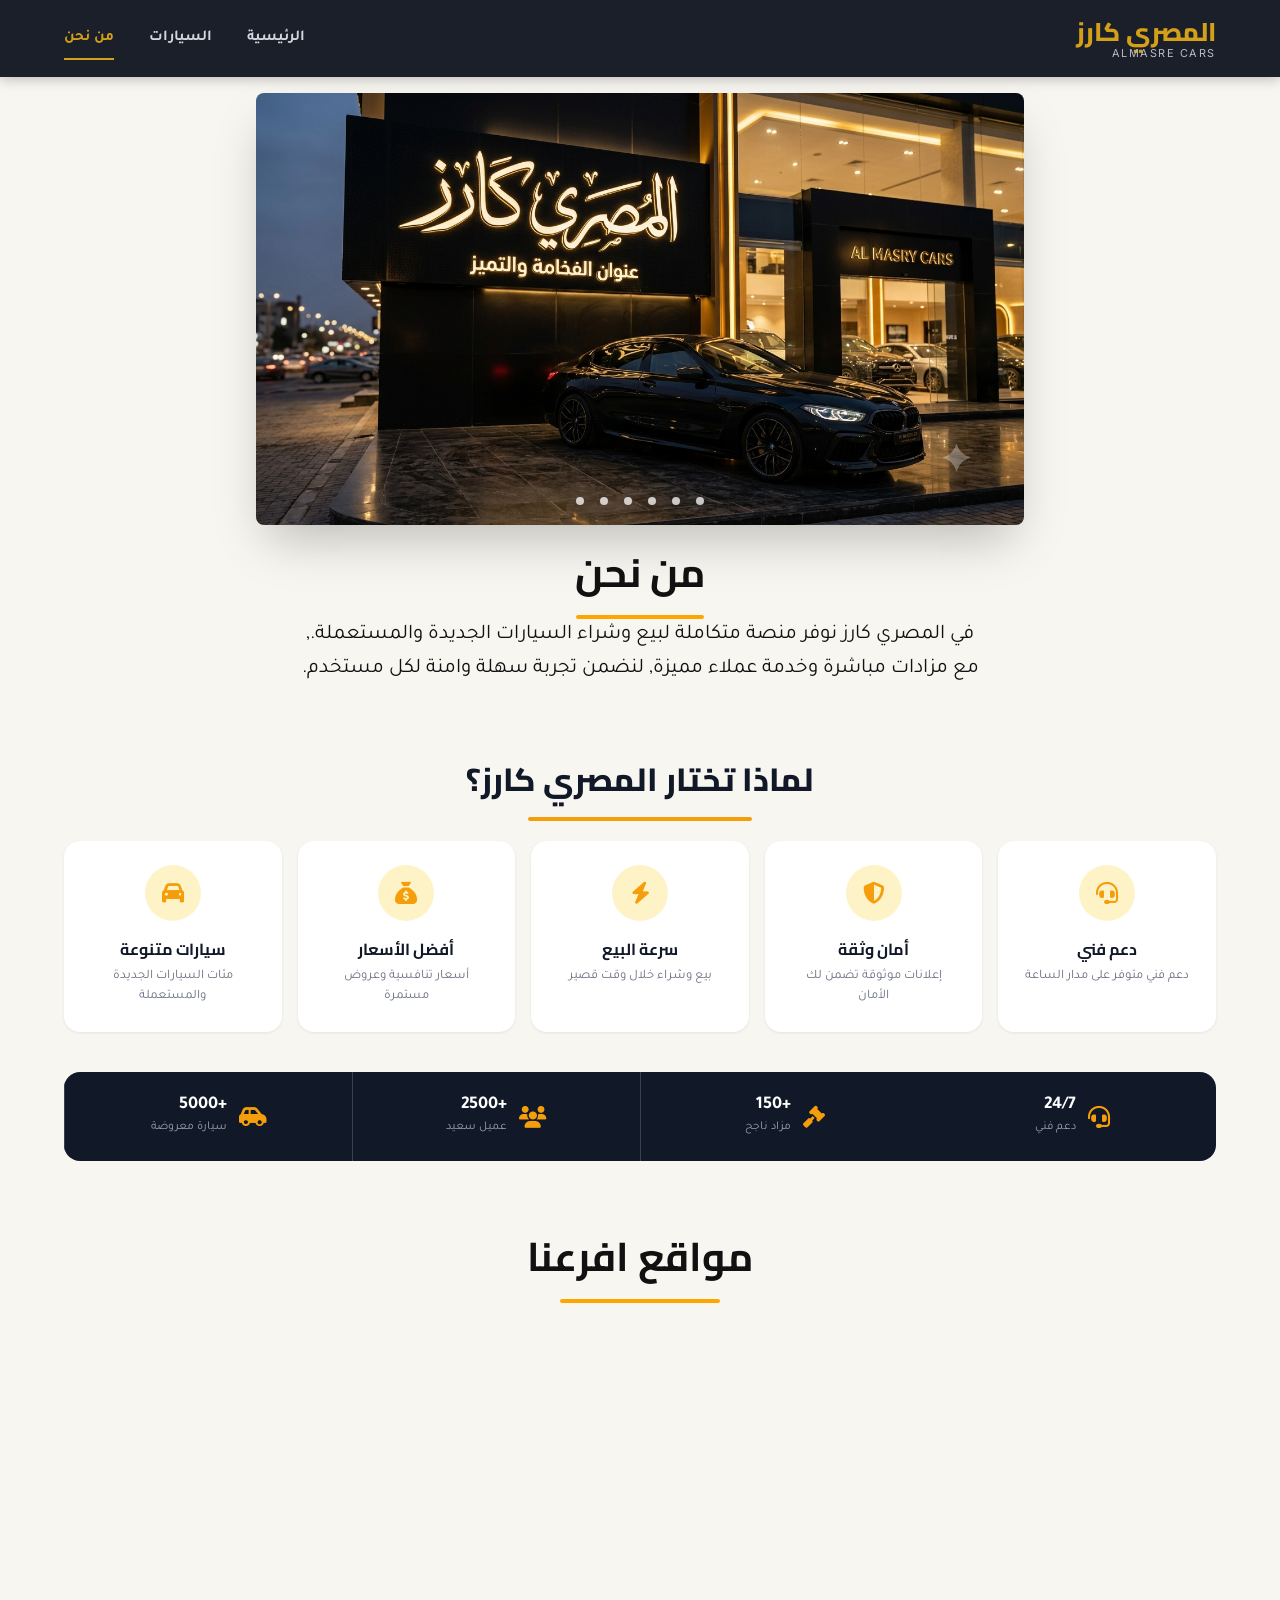
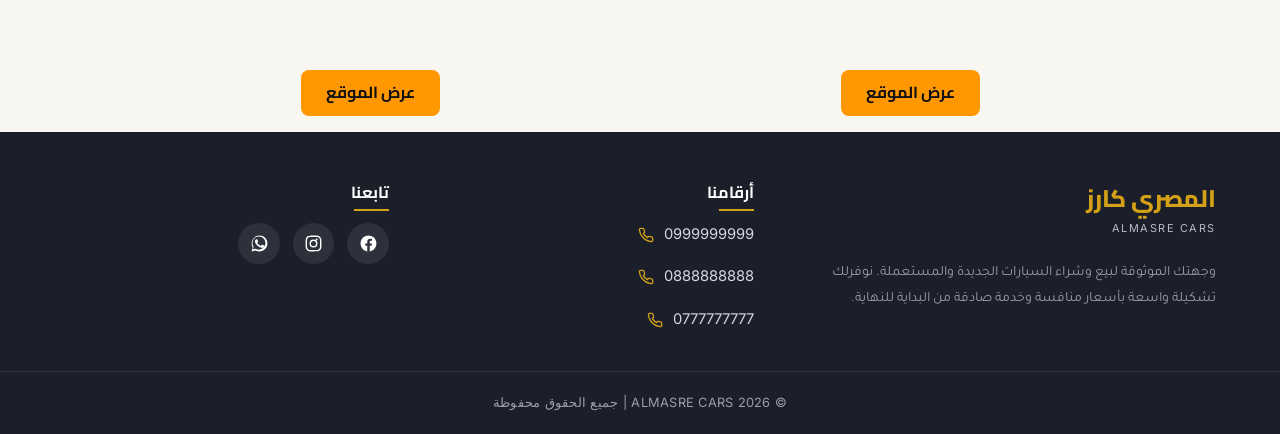
==== AboutUs.html @ b3e501c2 "Initial commit" ====
<!doctype html>
<html lang="ar" dir="rtl">
  <head>
    <meta charset="UTF-8" />
    <meta name="viewport" content="width=device-width, initial-scale=1.0" />
    <title>حولنا | المصري كارز</title>

    <link rel="preconnect" href="https://fonts.googleapis.com" />
    <link rel="preconnect" href="https://fonts.gstatic.com" crossorigin />
    <link
      href="https://fonts.googleapis.com/css2?family=Cairo:wght@600;700;800&family=Tajawal:wght@400;500;700&family=Inter:wght@500;600&display=swap"
      rel="stylesheet"
    />

    <link rel="stylesheet" href="css/aboutus.css" />
    <link rel="stylesheet" href="css/common.css" />
    <link
      rel="stylesheet"
      href="https://cdnjs.cloudflare.com/ajax/libs/font-awesome/6.5.2/css/all.min.css"
      crossorigin="anonymous"
      referrerpolicy="no-referrer"
    />
  </head>

  <body>
    <!-- Header -->
    <header class="site-header">
      <div class="logo">
        <strong>المصري كارز</strong>
        <span>AlMasre Cars</span>
      </div>
      <nav class="nav-links" id="navLinks">
        <a href="index.html">الرئيسية</a>
        <a href="Cars.html">السيارات</a>
        <a href="#" aria-current="page">من نحن</a>
      </nav>
      <button
        class="nav-toggle"
        id="navToggle"
        aria-label="فتح القائمة"
        aria-expanded="false"
        aria-controls="navLinks"
      >
        <span></span><span></span><span></span>
      </button>
    </header>

    <main>
      <section class="image-slider">
        <div class="slider-wrapper">
          <div class="slider">
            <img
              id="slider-1"
              src="./images/img1.png"
              alt="Photos for website"
            />
            <img
              id="slider-2"
              src="./images/img2.png"
              alt="Photos for website"
            />
            <img
              id="slider-3"
              src="./images/img3.png"
              alt="Photos for website"
            />
            <img
              id="slider-4"
              src="./images/img4.png"
              alt="Photos for website"
            />
            <img
              id="slider-5"
              src="./images/img5.png"
              alt="Photos for website"
            />
            <img
              id="slider-6"
              src="./images/img6.png"
              alt="Photos for website"
            />
          </div>
          <div class="slider-nav">
            <a href="#slider-1"></a>
            <a href="#slider-2"></a>
            <a href="#slider-3"></a>
            <a href="#slider-4"></a>
            <a href="#slider-5"></a>
            <a href="#slider-6"></a>
          </div>
        </div>
      </section>

      <div class="who-r-we">
        <h1 class="who-r-we-header">من نحن</h1>
        <p class="who-r-we-paragraph">
          في المصري كارز نوفر منصة متكاملة لبيع وشراء السيارات الجديدة
          والمستعملة.,<br />
          مع مزادات مباشرة وخدمة عملاء مميزة, لنضمن تجربة سهلة وامنة لكل مستخدم.
        </p>
      </div>
    </main>

    <section class="why-section">
      <div class="section-title">
        <h2>لماذا تختار المصري كارز؟</h2>
        <span></span>
      </div>

      <div class="features-grid">
        <div class="feature-card">
          <div class="icon"><i class="fa-solid fa-headset"></i></div>
          <h3>دعم فني</h3>
          <p>دعم فني متوفر على مدار الساعة</p>
        </div>

        <div class="feature-card">
          <div class="icon"><i class="fa-solid fa-shield-halved"></i></div>
          <h3>أمان وثقة</h3>
          <p>إعلانات موثوقة تضمن لك الأمان</p>
        </div>

        <div class="feature-card">
          <div class="icon"><i class="fa-solid fa-bolt"></i></div>
          <h3>سرعة البيع</h3>
          <p>بيع وشراء خلال وقت قصير</p>
        </div>

        <div class="feature-card">
          <div class="icon"><i class="fa-solid fa-sack-dollar"></i></div>
          <h3>أفضل الأسعار</h3>
          <p>أسعار تنافسية وعروض مستمرة</p>
        </div>

        <div class="feature-card full-width-mobile">
          <div class="icon"><i class="fa-solid fa-car"></i></div>
          <h3>سيارات متنوعة</h3>
          <p>مئات السيارات الجديدة والمستعملة</p>
        </div>
      </div>

      <div class="stats-bar">
        <div class="stats-grid">
          <div class="stat-item">
            <i class="fa-solid fa-headset"></i>
            <div class="stat-text">
              <p class="stat-number">24/7</p>
              <p class="stat-label">دعم فني</p>
            </div>
          </div>

          <div class="stat-item">
            <i class="fa-solid fa-gavel"></i>
            <div class="stat-text">
              <p class="stat-number">+150</p>
              <p class="stat-label">مزاد ناجح</p>
            </div>
          </div>

          <div class="stat-item">
            <i class="fa-solid fa-users"></i>
            <div class="stat-text">
              <p class="stat-number">+2500</p>
              <p class="stat-label">عميل سعيد</p>
            </div>
          </div>

          <div class="stat-item">
            <i class="fa-solid fa-car-side"></i>
            <div class="stat-text">
              <p class="stat-number">+5000</p>
              <p class="stat-label">سيارة معروضة</p>
            </div>
          </div>
        </div>
      </div>
    </section>

    <h1 class="our-location-header">مواقع افرعنا</h1>
    <section class="locations">
      <div class="location-card">
        <iframe
          src="https://www.google.com/maps/embed?pb=!1m18!1m12!1m3!1d1639.5248590002473!2d36.73571269568733!3d34.729141146648296!2m3!1f0!2f0!3f0!3m2!1i1024!2i768!4f13.1!3m3!1m2!1s0x15230f0066227711%3A0xd687bfe2633bccb1!2z2YXYudix2LYg2KfZhNmF2LXYsdmKINmD2KfYsdiy!5e0!3m2!1sar!2s!4v1785000651382!5m2!1sar!2s"
          width="600"
          height="450"
          style="border: 0"
          allowfullscreen=""
          loading="lazy"
          referrerpolicy="strict-origin-when-cross-origin"
          width="100%"
          height="300"
          style="border: 0"
          allowfullscreen=""
          loading="lazy"
        >
        </iframe>

        <a
          href="https://maps.app.goo.gl/BCZbhtD4tY2Xueap6"
          target="_blank"
          class="map-btn"
        >
          عرض الموقع
        </a>
      </div>

      <div class="location-card">
        <iframe
          src="https://www.google.com/maps/embed?pb=!1m18!1m12!1m3!1d1376.338018225653!2d35.91965229829903!3d34.86874036940382!2m3!1f0!2f0!3f0!3m2!1i1024!2i768!4f13.1!3m3!1m2!1s0x1523d5ab9cd068cd%3A0x8f0d2e8995092915!2z2LTYsdmD2Kkg2LrZiNmE2K_ZhiDYp9mI2YrZhCDZhNmE2LLZitmI2Ko!5e0!3m2!1sar!2s!4v1785004127356!5m2!1sar!2s"
          width="600"
          height="450"
          style="border: 0"
          allowfullscreen=""
          loading="lazy"
          referrerpolicy="strict-origin-when-cross-origin"
          width="100%"
          height="300"
          style="border: 0"
          allowfullscreen=""
          loading="lazy"
        >
        </iframe>

        <a
          href="https://maps.app.goo.gl/vHT41QoLCnNtxEF2A"
          target="_blank"
          class="map-btn"
        >
          عرض الموقع
        </a>
      </div>
    </section>

    <footer class="site-footer">
      <div class="footer-inner">
        <div class="footer-brand">
          <strong>المصري كارز</strong>
          <span>AlMasre Cars</span>
          <p>
            وجهتك الموثوقة لبيع وشراء السيارات الجديدة والمستعملة. نوفرلك تشكيلة
            واسعة بأسعار منافسة وخدمة صادقة من البداية للنهاية.
          </p>
        </div>

        <div class="footer-col">
          <h4>أرقامنا</h4>
          <ul class="footer-phones">
            <li>
              <a href="tel:0999999999">
                <svg
                  viewBox="0 0 24 24"
                  stroke-width="2"
                  fill="none"
                  stroke="currentColor"
                >
                  <path
                    d="M22 16.92v3a2 2 0 0 1-2.18 2 19.79 19.79 0 0 1-8.63-3.07 19.5 19.5 0 0 1-6-6 19.79 19.79 0 0 1-3.07-8.67A2 2 0 0 1 4.11 2h3a2 2 0 0 1 2 1.72c.127.96.361 1.903.7 2.81a2 2 0 0 1-.45 2.11L8.09 9.91a16 16 0 0 0 6 6l1.27-1.27a2 2 0 0 1 2.11-.45c.907.339 1.85.573 2.81.7A2 2 0 0 1 22 16.92Z"
                  ></path>
                </svg>
                0999999999
              </a>
            </li>
            <li>
              <a href="tel:0888888888">
                <svg
                  viewBox="0 0 24 24"
                  stroke-width="2"
                  fill="none"
                  stroke="currentColor"
                >
                  <path
                    d="M22 16.92v3a2 2 0 0 1-2.18 2 19.79 19.79 0 0 1-8.63-3.07 19.5 19.5 0 0 1-6-6 19.79 19.79 0 0 1-3.07-8.67A2 2 0 0 1 4.11 2h3a2 2 0 0 1 2 1.72c.127.96.361 1.903.7 2.81a2 2 0 0 1-.45 2.11L8.09 9.91a16 16 0 0 0 6 6l1.27-1.27a2 2 0 0 1 2.11-.45c.907.339 1.85.573 2.81.7A2 2 0 0 1 22 16.92Z"
                  ></path>
                </svg>
                0888888888
              </a>
            </li>
            <li>
              <a href="tel:0777777777">
                <svg
                  viewBox="0 0 24 24"
                  stroke-width="2"
                  fill="none"
                  stroke="currentColor"
                >
                  <path
                    d="M22 16.92v3a2 2 0 0 1-2.18 2 19.79 19.79 0 0 1-8.63-3.07 19.5 19.5 0 0 1-6-6 19.79 19.79 0 0 1-3.07-8.67A2 2 0 0 1 4.11 2h3a2 2 0 0 1 2 1.72c.127.96.361 1.903.7 2.81a2 2 0 0 1-.45 2.11L8.09 9.91a16 16 0 0 0 6 6l1.27-1.27a2 2 0 0 1 2.11-.45c.907.339 1.85.573 2.81.7A2 2 0 0 1 22 16.92Z"
                  ></path>
                </svg>
                0777777777
              </a>
            </li>
          </ul>
        </div>

        <div class="footer-col">
          <h4>تابعنا</h4>
          <div class="footer-socials">
            <a
              class="social-btn facebook"
              href="https://www.facebook.com/share/1HFxrRnPoR/"
              target="_blank"
              rel="noopener noreferrer"
              aria-label="صفحتنا على فيسبوك"
            >
              <svg viewBox="0 0 24 24">
                <path
                  d="M22 12.06C22 6.5 17.52 2 12 2S2 6.5 2 12.06c0 5 3.66 9.14 8.44 9.94v-7.03H7.9v-2.91h2.54V9.85c0-2.51 1.49-3.9 3.77-3.9 1.09 0 2.24.2 2.24.2v2.47h-1.26c-1.24 0-1.63.78-1.63 1.57v1.88h2.78l-.44 2.91h-2.34V22c4.78-.8 8.44-4.94 8.44-9.94Z"
                ></path>
              </svg>
            </a>
            <a
              class="social-btn instagram"
              href="https://www.instagram.com/almasre_cars1?igsh=eW95MzhqOXViam92"
              target="_blank"
              rel="noopener noreferrer"
              aria-label="صفحتنا على انستغرام"
            >
              <svg viewBox="0 0 24 24">
                <path
                  d="M12 2c-2.72 0-3.06.01-4.12.06-1.06.05-1.79.22-2.43.47-.66.26-1.22.6-1.77 1.16-.56.55-.9 1.11-1.16 1.77-.25.64-.42 1.37-.47 2.43C2.01 8.94 2 9.28 2 12s.01 3.06.06 4.12c.05 1.06.22 1.79.47 2.43.26.66.6 1.22 1.16 1.77.55.56 1.11.9 1.77 1.16.64.25 1.37.42 2.43.47C8.94 21.99 9.28 22 12 22s3.06-.01 4.12-.06c1.06-.05 1.79-.22 2.43-.47.66-.26 1.22-.6 1.77-1.16.56-.55.9-1.11 1.16-1.77.25-.64.42-1.37.47-2.43.05-1.06.06-1.4.06-4.12s-.01-3.06-.06-4.12c-.05-1.06-.22-1.79-.47-2.43a4.9 4.9 0 0 0-1.16-1.77 4.9 4.9 0 0 0-1.77-1.16c-.64-.25-1.37-.42-2.43-.47C15.06 2.01 14.72 2 12 2Zm0 1.8c2.67 0 2.99.01 4.04.06.98.04 1.5.21 1.86.35.47.18.8.4 1.15.75.35.35.57.68.75 1.15.14.36.31.88.35 1.86.05 1.05.06 1.37.06 4.04s-.01 2.99-.06 4.04c-.04.98-.21 1.5-.35 1.86-.18.47-.4.8-.75 1.15-.35.35-.68.57-1.15.75-.36.14-.88.31-1.86.35-1.05.05-1.37.06-4.04.06s-2.99-.01-4.04-.06c-.98-.04-1.5-.21-1.86-.35a3.1 3.1 0 0 1-1.15-.75 3.1 3.1 0 0 1-.75-1.15c-.14-.36-.31-.88-.35-1.86C3.81 14.99 3.8 14.67 3.8 12s.01-2.99.06-4.04c.04-.98.21-1.5.35-1.86.18-.47.4-.8.75-1.15.35-.35.68-.57 1.15-.75.36-.14.88-.31 1.86-.35C9.01 3.81 9.33 3.8 12 3.8Zm0 3.2a5 5 0 1 0 0 10 5 5 0 0 0 0-10Zm0 8.25a3.25 3.25 0 1 1 0-6.5 3.25 3.25 0 0 1 0 6.5Zm5.2-8.45a1.17 1.17 0 1 1-2.34 0 1.17 1.17 0 0 1 2.34 0Z"
                ></path>
              </svg>
            </a>
            <a
              class="social-btn whatsapp"
              href="https://whatsapp.com/channel/0029Vb72TVJ9mrGWmtcDu41w"
              target="_blank"
              rel="noopener noreferrer"
              aria-label="مجموعتنا على واتساب"
            >
              <svg viewBox="0 0 24 24">
                <path
                  d="M17.47 14.38c-.29-.15-1.72-.85-1.98-.94-.27-.1-.46-.15-.66.14-.2.3-.75.94-.92 1.13-.17.2-.34.22-.63.08-.29-.15-1.22-.45-2.33-1.44-.86-.77-1.44-1.72-1.61-2.01-.17-.29-.02-.45.13-.6.13-.13.29-.34.44-.51.15-.17.2-.29.29-.49.1-.2.05-.37-.02-.51-.08-.15-.66-1.59-.9-2.18-.24-.57-.48-.5-.66-.51-.17-.01-.36-.01-.56-.01-.2 0-.51.07-.78.37-.27.3-1.02 1-1.02 2.43 0 1.43 1.04 2.82 1.19 3.01.15.2 2.05 3.13 4.97 4.39.69.3 1.24.48 1.66.61.7.22 1.34.19 1.84.12.56-.08 1.72-.7 1.97-1.38.24-.68.24-1.26.17-1.38-.07-.12-.27-.2-.56-.34Z"
                ></path>
                <path
                  d="M12.04 2C6.54 2 2.05 6.48 2.05 12c0 1.87.51 3.63 1.4 5.13L2 22l4.99-1.31A9.95 9.95 0 0 0 12.04 22C17.54 22 22 17.52 22 12S17.54 2 12.04 2Zm0 18.1c-1.72 0-3.32-.5-4.66-1.36l-.33-.2-3.37.88.9-3.28-.22-.34a8.09 8.09 0 0 1-1.28-4.4c0-4.5 3.66-8.16 8.19-8.16 4.53 0 8.19 3.66 8.19 8.16 0 4.5-3.66 8.16-8.19 8.16Z"
                ></path>
              </svg>
            </a>
          </div>
        </div>
      </div>

      <div class="footer-bottom">© 2026 ALMASRE CARS | جميع الحقوق محفوظة</div>
    </footer>
    <script>
      /* ============================================
         0) قائمة الموبايل (Hamburger)
      ============================================ */
      const navToggle = document.getElementById("navToggle");
      const navLinks = document.getElementById("navLinks");

      navToggle.addEventListener("click", () => {
        const isOpen = navLinks.classList.toggle("open");
        navToggle.classList.toggle("open", isOpen);
        navToggle.setAttribute("aria-expanded", isOpen);
      });

      // إغلاق القائمة تلقائياً لما تختار رابط (تجربة أفضل عالموبايل)
      navLinks.querySelectorAll("a").forEach((link) => {
        link.addEventListener("click", () => {
          navLinks.classList.remove("open");
          navToggle.classList.remove("open");
          navToggle.setAttribute("aria-expanded", "false");
        });
      });

      const slider = document.querySelector(".slider");
      const slides = document.querySelectorAll(".slider img");

      let currentSlide = 0;

      setInterval(() => {
        currentSlide++;

        if (currentSlide >= slides.length) {
          currentSlide = 0;
        }

        slider.scrollTo({
          left: slides[currentSlide].offsetLeft,
          behavior: "smooth",
        });
      }, 5000); // كل 5 ثواني
    </script>
  </body>
</html>
---- css/aboutus.css ----
:root {
  --navy: #1b1f2a;
  --navy-light: #262b3a;
  --gold: #d4a017;
  --gold-soft: #f0c74e;
  --cream: #f8f6f1;
  --ink: #1e2128;
  --slate: #6b7280;
  --white: #ffffff;
  --line: #e7e3da;
  --radius: 16px;
  --shadow: 0 10px 30px rgba(27, 31, 42, 0.08);
  --shadow-hover: 0 20px 40px rgba(27, 31, 42, 0.16);
}

body {
  background-attachment: fixed !important;
  font-family: "Tajawal", sans-serif;
  background: var(--cream);
  color: var(--ink);
  line-height: 1.6;
}

* {
  margin: 0;
  padding: 0;
  box-sizing: border-box;
}

.who-r-we-header {
  font-family: "Cairo", sans-serif;
  position: relative;
  text-align: center;
  font-size: clamp(1.7rem, 6vw, 2.5rem);
  color: #111;
}

.who-r-we-header::after {
  content: "";
  display: block;
  width: 8rem; /* طول الخط */
  height: 4px; /* سماكة الخط */
  background-color: orange;
  margin: 10px auto 0; /* يخليه بالنص وتحت العنوان */
  border-radius: 5px;
}

.who-r-we-paragraph {
  font-family: "Tajawal", sans-serif;
  position: relative;
  text-align: center;
  font-size: 1.3rem;
  color: #111;
  margin-bottom: 4rem;
}

.why-we-header {
  font-family: "Cairo", sans-serif;
  position: relative;
  text-align: center;
  font-size: clamp(1.7rem, 6vw, 2.5rem);
  color: #111;
}

.why-we-header::after {
  content: "";
  display: block;
  width: 6rem; /* طول الخط */
  height: 4px; /* سماكة الخط */
  background-color: orange;
  margin: 10px auto 0; /* يخليه بالنص وتحت العنوان */
  border-radius: 5px;
}

.image-slider {
  padding: 1rem;
}

.slider-wrapper {
  position: relative;
  max-width: 48rem;
  margin: 0 auto;
}

.slider {
  display: flex;
  aspect-ratio: 16 / 9;
  overflow-x: auto;
  scroll-snap-type: x mandatory;
  scroll-behavior: smooth;
  box-shadow: 0 1.5rem 3rem -0.75rem hsla(0, 0%, 0%, 0.25);
  border-radius: 0.5rem;
  scrollbar-width: none;
  -ms-overflow-style: none;
}

.slider img {
  flex: 1 0 100%;
  scroll-snap-align: start;
  object-fit: cover;
}

.slider-nav {
  display: flex;
  column-gap: 1rem;
  position: absolute;
  bottom: 1.25rem;
  left: 50%;
  transform: translateX(-50%);
  z-index: 1;
}

.slider-nav a {
  width: 0.5rem;
  height: 0.5rem;
  border-radius: 50%;
  background-color: #fff;
  opacity: 0.75;
  transition: opacity ease 250ms;
}

.slider-nav a:hover {
  opacity: 1;
}

/* ============ الحاوية العامة للسكشن ============ */

.why-section {
  padding: 64px 16px;
}

.why-section .section-title {
  text-align: center;
  margin-bottom: 20px;
  margin-top: -60px;
}

.why-section .section-title h2 {
  font-size: 32px;
  font-weight: 800;
  color: #111827;
}

.why-section .section-title span {
  display: block;
  width: 14rem;
  height: 4px;
  background-color: #f59e0b;
  margin: 12px auto 0;
  border-radius: 4px;
}

/* ============ كروت المميزات ============ */
.features-grid {
  max-width: 1152px;
  margin: 0 auto 40px;
  display: grid;
  grid-template-columns: repeat(2, 1fr);
  gap: 16px;
}

.feature-card {
  background-color: #fff;
  border-radius: 16px;
  box-shadow: 0 1px 3px rgba(0, 0, 0, 0.08);
  padding: 24px;
  text-align: center;
  display: flex;
  flex-direction: column;
  align-items: center;
  transition: box-shadow 0.2s ease;
}

.feature-card:hover {
  box-shadow: 0 4px 12px rgba(0, 0, 0, 0.12);
}

.feature-card .icon {
  width: 56px;
  height: 56px;
  border-radius: 50%;
  background-color: #fef3c7;
  color: #f59e0b;
  font-size: 22px;
  display: flex;
  align-items: center;
  justify-content: center;
  margin-bottom: 16px;
}

.feature-card h3 {
  font-size: 16px;
  font-weight: 700;
  color: #111827;
  margin-bottom: 4px;
}

.feature-card p {
  font-size: 13px;
  color: #6b7280;
}

.feature-card.full-width-mobile {
  grid-column: span 2;
}

/* ============ شريط الإحصائيات ============ */

.stats-bar {
  max-width: 1152px;
  margin: 0 auto;
  background-color: #111827;
  border-radius: 16px;
  overflow: hidden;
}

.stats-grid {
  display: grid;
  grid-template-columns: repeat(2, 1fr);
}

.stat-item {
  display: flex;
  align-items: center;
  justify-content: center;
  gap: 12px;
  padding: 24px 16px;
  border-bottom: 1px solid #374151;

  i {
    color: #f59e0b;
    font-size: 22px;
  }

  .stat-text {
    color: #fff;
    text-align: right;
  }

  .stat-number {
    font-size: 18px;
    font-weight: 700;
    line-height: 1;
  }

  .stat-label {
    font-size: 12px;
    color: #9ca3af;
    margin-top: 4px;
  }
}

/* ============ Responsive: تابلت (768px فما فوق) ============ */
@media (min-width: 768px) {
  .features-grid {
    grid-template-columns: repeat(3, 1fr);
  }

  .feature-card.full-width-mobile {
    grid-column: span 1;
  }

  .stats-grid {
    grid-template-columns: repeat(4, 1fr);
  }

  .stat-item {
    border-bottom: none;
    border-left: 1px solid #374151;
  }

  .stat-item:first-child {
    border-left: none;
  }
}

/* ============ Responsive: ديسكتوب (1024px فما فوق) ============ */
@media (min-width: 1024px) {
  .features-grid {
    grid-template-columns: repeat(5, 1fr);
  }
}

.our-location-header {
  position: relative;
  text-align: center;
  font-size: clamp(1.7rem, 6vw, 2.5rem);
  color: #111;
}

.our-location-header::after {
  content: "";
  display: block;
  width: 10rem; /* طول الخط */
  height: 4px; /* سماكة الخط */
  background-color: orange;
  margin: 10px auto 0; /* يخليه بالنص وتحت العنوان */
  border-radius: 5px;
}

.locations {
  display: flex;
  justify-content: center;
  gap: 40px;
  flex-wrap: wrap; /* حتى ينزلوا تحت بعض بالموبايل */
  margin-top: 40px;
}

.location-card {
  width: 100%;
  max-width: 500px;
  text-align: center;
}

.location-card iframe {
  width: 100%;
  height: 300px;
  border-radius: 10px;
}

.map-btn {
  margin-bottom: 1rem;
  display: inline-block;
  margin-top: 15px;
  padding: 10px 25px;
  background: #ff9800;
  color: #111;
  text-decoration: none;
  border-radius: 8px;
  transition: 0.3s;
  font-family: "Cairo";
  font-weight: bold;
}

.map-btn:hover {
  background: #e68900;
}

/* Footer */

.site-footer {
  background: var(--navy);
  color: #b9bcc4;
}

.footer-inner {
  max-width: 1400px;
  margin: 0 auto;
  padding: 3rem 5% 2rem;
  display: grid;
  grid-template-columns: 1.3fr 1fr 1fr;
  gap: 2.5rem;
}

.footer-brand strong {
  font-family: "Cairo", sans-serif;
  font-size: 1.5rem;
  font-weight: 800;
  color: var(--gold);
  display: block;
}

.footer-brand > span {
  font-family: "Inter", sans-serif;
  font-size: 0.68rem;
  letter-spacing: 0.14em;
  color: #b9bcc4;
  text-transform: uppercase;
}

.footer-brand p {
  margin-top: 1rem;
  font-size: 0.88rem;
  line-height: 1.9;
  color: #9a9dab;
  max-width: 26rem;
}

.footer-col h4 {
  font-family: "Cairo", sans-serif;
  color: var(--white);
  font-size: 1rem;
  margin-bottom: 1.1rem;
  position: relative;
  display: inline-block;
}

.footer-col h4::after {
  content: "";
  position: absolute;
  bottom: -6px;
  right: 0;
  width: 2.2rem;
  height: 2px;
  background: var(--gold);
}

.footer-phones {
  list-style: none;
  display: flex;
  flex-direction: column;
  gap: 0.7rem;
}

.footer-phones a {
  display: inline-flex;
  align-items: center;
  gap: 0.6rem;
  font-family: "Inter", sans-serif;
  font-size: 0.92rem;
  color: #d5d7de;
  transition:
    color 0.2s ease,
    transform 0.2s ease;
  direction: ltr;
}

.footer-phones a svg {
  width: 16px;
  height: 16px;
  stroke: var(--gold);
  flex-shrink: 0;
}

.footer-phones a:hover {
  color: var(--gold-soft);
  transform: translateX(4px);
}

.footer-socials {
  display: flex;
  gap: 0.8rem;
}

.social-btn {
  width: 2.6rem;
  height: 2.6rem;
  border-radius: 50%;
  display: flex;
  align-items: center;
  justify-content: center;
  background: rgba(255, 255, 255, 0.08);
  transition:
    transform 0.25s ease,
    background 0.25s ease,
    box-shadow 0.25s ease;
}

.social-btn svg {
  width: 19px;
  height: 19px;
  fill: var(--white);
}

.social-btn:hover {
  transform: translateY(-4px) scale(1.08);
}

.social-btn.facebook:hover {
  background: #1877f2;
  box-shadow: 0 8px 18px rgba(24, 119, 242, 0.4);
}

.social-btn.instagram:hover {
  background: radial-gradient(
    circle at 30% 110%,
    #fdf497 0%,
    #fd5949 45%,
    #d6249f 60%,
    #285aeb 90%
  );
  box-shadow: 0 8px 18px rgba(214, 36, 159, 0.4);
}

.social-btn.whatsapp:hover {
  background: #25d366;
  box-shadow: 0 8px 18px rgba(37, 211, 102, 0.4);
}

.footer-bottom {
  border-top: 1px solid rgba(255, 255, 255, 0.08);
  text-align: center;
  padding: 1.3rem 1rem;
  font-family: "Inter", sans-serif;
  font-size: 0.8rem;
  letter-spacing: 0.02em;
  color: #9a9dab;
}

@media (max-width: 900px) {
  .footer-inner {
    grid-template-columns: 1fr 1fr;
  }
  .footer-brand {
    grid-column: 1 / -1;
  }
}

@media (max-width: 560px) {
  .footer-inner {
    grid-template-columns: 1fr;
    text-align: center;
    gap: 2rem;
  }
  .footer-brand p {
    margin-inline: auto;
  }
  .footer-col h4::after {
    right: 50%;
    transform: translateX(50%);
  }
  .footer-phones a {
    justify-content: center;
  }
  .footer-socials {
    justify-content: center;
  }
}
---- css/common.css ----
/* ============================================
نظام الألوان والخطوط (Design Tokens)
نفس هوية المصري كارز: كحلي + ذهبي
 + لون تنبيه "urgent" خاص بصفحة المزادات فقط
============================================ */
:root {
  --navy: #1b1f2a;
  --navy-light: #262b3a;
  --gold: #d4a017;
  --gold-soft: #f0c74e;
  --cream: #f8f6f1;
  --ink: #1e2128;
  --slate: #6b7280;
  --white: #ffffff;
  --line: #e7e3da;
  --urgent: #e2472b;
  --urgent-soft: #fbe4e0;
  --radius: 16px;
  --shadow: 0 10px 30px rgba(27, 31, 42, 0.08);
  --shadow-hover: 0 20px 40px rgba(27, 31, 42, 0.16);
}

* {
  margin: 0;
  padding: 0;
  box-sizing: border-box;
}

body {
  font-family: "Tajawal", sans-serif;
  background: var(--cream);
  color: var(--ink);
  line-height: 1.6;
}

h1,
h2,
h3 {
  font-family: "Cairo", sans-serif;
}

.num {
  font-family: "Inter", sans-serif;
  font-variant-numeric: tabular-nums;
}

a {
  text-decoration: none;
  color: inherit;
}

button {
  font-family: inherit;
  cursor: pointer;
}

@media (prefers-reduced-motion: reduce) {
  * {
    animation-duration: 0.01ms !important;
    transition-duration: 0.01ms !important;
  }
}

:focus-visible {
  outline: 2px solid var(--gold);
  outline-offset: 3px;
}
/* ============================================
Header / Navbar (مطابق لصفحة السيارات)
=========================================== */
.site-header {
  background: var(--navy);
  padding: 1.1rem 5%;
  display: flex;
  align-items: center;
  justify-content: space-between;
  position: sticky;
  top: 0;
  z-index: 50;
  box-shadow: 0 2px 12px rgba(0, 0, 0, 0.25);
}

.logo {
  display: flex;
  flex-direction: column;
  line-height: 1.1;
}

.logo strong {
  font-family: "Cairo", sans-serif;
  font-size: 1.6rem;
  font-weight: 800;
  color: var(--gold);
}

.logo span {
  font-family: "Inter", sans-serif;
  font-size: 0.68rem;
  letter-spacing: 0.14em;
  color: #b9bcc4;
  text-transform: uppercase;
  margin-top: 2px;
}

.nav-links {
  display: flex;
  gap: 2.2rem;
}

.nav-links a {
  color: #d5d7de;
  font-weight: 600;
  font-size: 0.95rem;
  position: relative;
  padding: 0.3rem 0;
  transition: color 0.2s ease;
}

.nav-links a:hover,
.nav-links a[aria-current="page"] {
  color: var(--gold);
}

.nav-links a::after {
  content: "";
  position: absolute;
  bottom: -4px;
  right: 0;
  width: 0;
  height: 2px;
  background: var(--gold);
  transition: width 0.25s ease;
}

.nav-links a[aria-current="page"]::after {
  width: 100%;
}

.nav-links a:hover::after {
  width: 100%;
}

.nav-toggle {
  display: none;
  flex-direction: column;
  justify-content: center;
  gap: 5px;
  width: 40px;
  height: 40px;
  background: none;
  border: none;
  padding: 8px;
}

.nav-toggle span {
  display: block;
  width: 100%;
  height: 2px;
  background: var(--gold);
  border-radius: 2px;
  transition:
    transform 0.25s ease,
    opacity 0.25s ease;
}

.nav-toggle.open span:nth-child(1) {
  transform: translateY(7px) rotate(45deg);
}
.nav-toggle.open span:nth-child(2) {
  opacity: 0;
}
.nav-toggle.open span:nth-child(3) {
  transform: translateY(-7px) rotate(-45deg);
}

@media (max-width: 768px) {
  .nav-toggle {
    display: flex;
  }
  .nav-links {
    position: absolute;
    top: 100%;
    right: 0;
    left: 0;
    flex-direction: column;
    gap: 0;
    background: var(--navy);
    max-height: 0;
    overflow: hidden;
    transition: max-height 0.3s ease;
    box-shadow: 0 12px 20px rgba(0, 0, 0, 0.25);
  }
  .nav-links.open {
    max-height: 20rem;
  }
  .nav-links a {
    padding: 1rem 5%;
    border-top: 1px solid rgba(255, 255, 255, 0.08);
  }
  .nav-links a::after {
    display: none;
  }
}

@media (max-width: 400px) {
  .logo strong {
    font-size: 1.3rem;
  }
}
/* ============================================
 Footer (مطابق لصفحة السيارات)
============================================ */
.site-footer {
  background: var(--navy);
  color: #b9bcc4;
}

.footer-inner {
  max-width: 1400px;
  margin: 0 auto;
  padding: 3rem 5% 2rem;
  display: grid;
  grid-template-columns: 1.3fr 1fr 1fr;
  gap: 2.5rem;
}

.footer-brand strong {
  font-family: "Cairo", sans-serif;
  font-size: 1.5rem;
  font-weight: 800;
  color: var(--gold);
  display: block;
}

.footer-brand > span {
  font-family: "Inter", sans-serif;
  font-size: 0.68rem;
  letter-spacing: 0.14em;
  color: #b9bcc4;
  text-transform: uppercase;
}

.footer-brand p {
  margin-top: 1rem;
  font-size: 0.88rem;
  line-height: 1.9;
  color: #9a9dab;
  max-width: 26rem;
}

.footer-col h4 {
  font-family: "Cairo", sans-serif;
  color: var(--white);
  font-size: 1rem;
  margin-bottom: 1.1rem;
  position: relative;
  display: inline-block;
}

.footer-col h4::after {
  content: "";
  position: absolute;
  bottom: -6px;
  right: 0;
  width: 2.2rem;
  height: 2px;
  background: var(--gold);
}

.footer-phones {
  list-style: none;
  display: flex;
  flex-direction: column;
  gap: 0.7rem;
}

.footer-phones a {
  display: inline-flex;
  align-items: center;
  gap: 0.6rem;
  font-family: "Inter", sans-serif;
  font-size: 0.92rem;
  color: #d5d7de;
  transition:
    color 0.2s ease,
    transform 0.2s ease;
  direction: ltr;
}

.footer-phones a svg {
  width: 16px;
  height: 16px;
  stroke: var(--gold);
  flex-shrink: 0;
}

.footer-phones a:hover {
  color: var(--gold-soft);
  transform: translateX(4px);
}

.footer-socials {
  display: flex;
  gap: 0.8rem;
}

.social-btn {
  width: 2.6rem;
  height: 2.6rem;
  border-radius: 50%;
  display: flex;
  align-items: center;
  justify-content: center;
  background: rgba(255, 255, 255, 0.08);
  transition:
    transform 0.25s ease,
    background 0.25s ease,
    box-shadow 0.25s ease;
}

.social-btn svg {
  width: 19px;
  height: 19px;
  fill: var(--white);
}

.social-btn:hover {
  transform: translateY(-4px) scale(1.08);
}

.social-btn.facebook:hover {
  background: #1877f2;
  box-shadow: 0 8px 18px rgba(24, 119, 242, 0.4);
}

.social-btn.instagram:hover {
  background: radial-gradient(
    circle at 30% 110%,
    #fdf497 0%,
    #fd5949 45%,
    #d6249f 60%,
    #285aeb 90%
  );
  box-shadow: 0 8px 18px rgba(214, 36, 159, 0.4);
}

.social-btn.whatsapp:hover {
  background: #25d366;
  box-shadow: 0 8px 18px rgba(37, 211, 102, 0.4);
}

.footer-bottom {
  border-top: 1px solid rgba(255, 255, 255, 0.08);
  text-align: center;
  padding: 1.3rem 1rem;
  font-family: "Inter", sans-serif;
  font-size: 0.8rem;
  letter-spacing: 0.02em;
  color: #9a9dab;
}

@media (max-width: 900px) {
  .footer-inner {
    grid-template-columns: 1fr 1fr;
  }
  .footer-brand {
    grid-column: 1 / -1;
  }
}

@media (max-width: 560px) {
  .footer-inner {
    grid-template-columns: 1fr;
    text-align: center;
    gap: 2rem;
  }
  .footer-brand p {
    margin-inline: auto;
  }
  .footer-col h4::after {
    right: 50%;
    transform: translateX(50%);
  }
  .footer-phones a {
    justify-content: center;
  }
  .footer-socials {
    justify-content: center;
  }
}
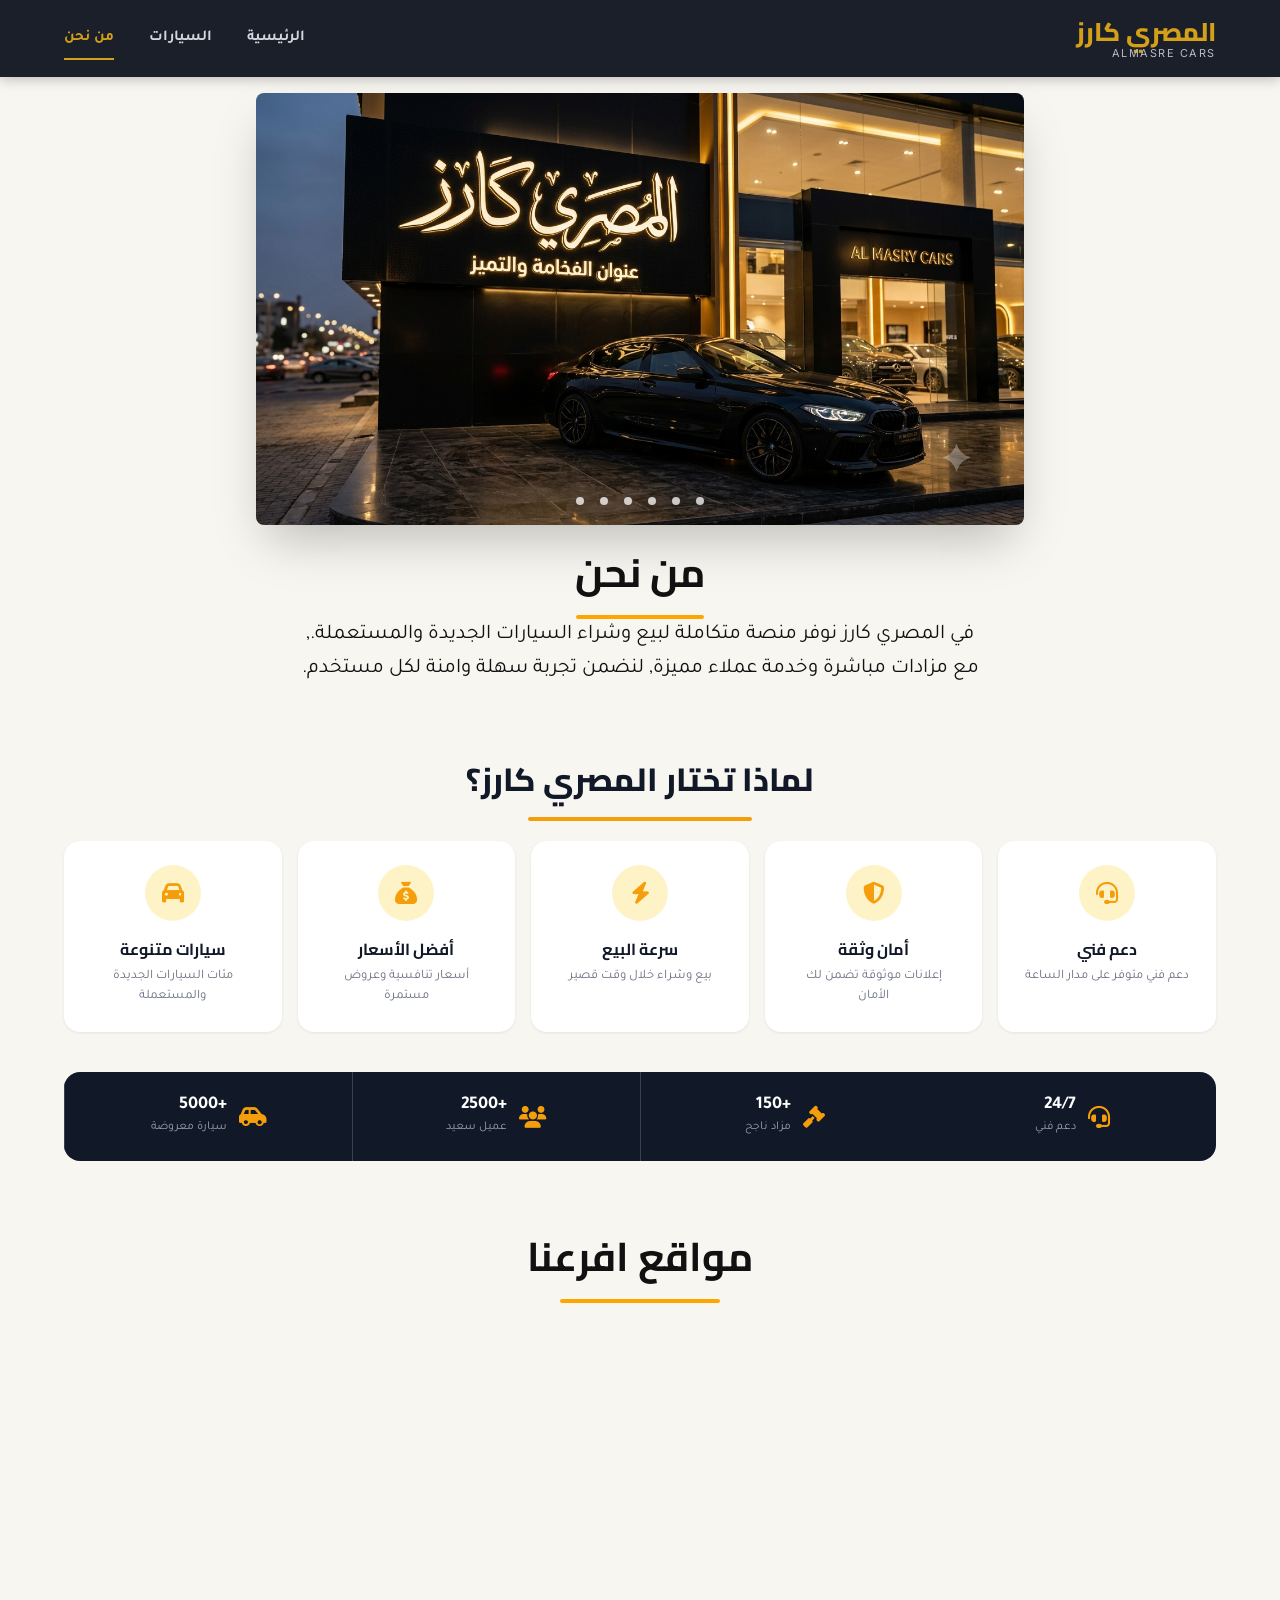
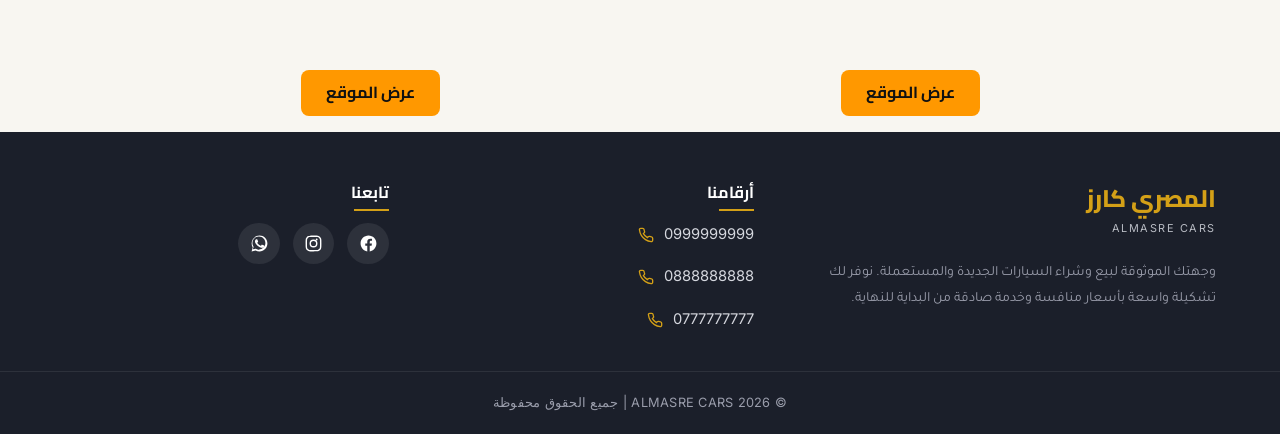
==== commit 365dff90: "Update Footer" ====
--- a/AboutUs.html
+++ b/AboutUs.html
@@ -237,8 +237,8 @@
           <strong>المصري كارز</strong>
           <span>AlMasre Cars</span>
           <p>
-            وجهتك الموثوقة لبيع وشراء السيارات الجديدة والمستعملة. نوفرلك تشكيلة
-            واسعة بأسعار منافسة وخدمة صادقة من البداية للنهاية.
+            وجهتك الموثوقة لبيع وشراء السيارات الجديدة والمستعملة. نوفر لك
+            تشكيلة واسعة بأسعار منافسة وخدمة صادقة من البداية للنهاية.
           </p>
         </div>
 
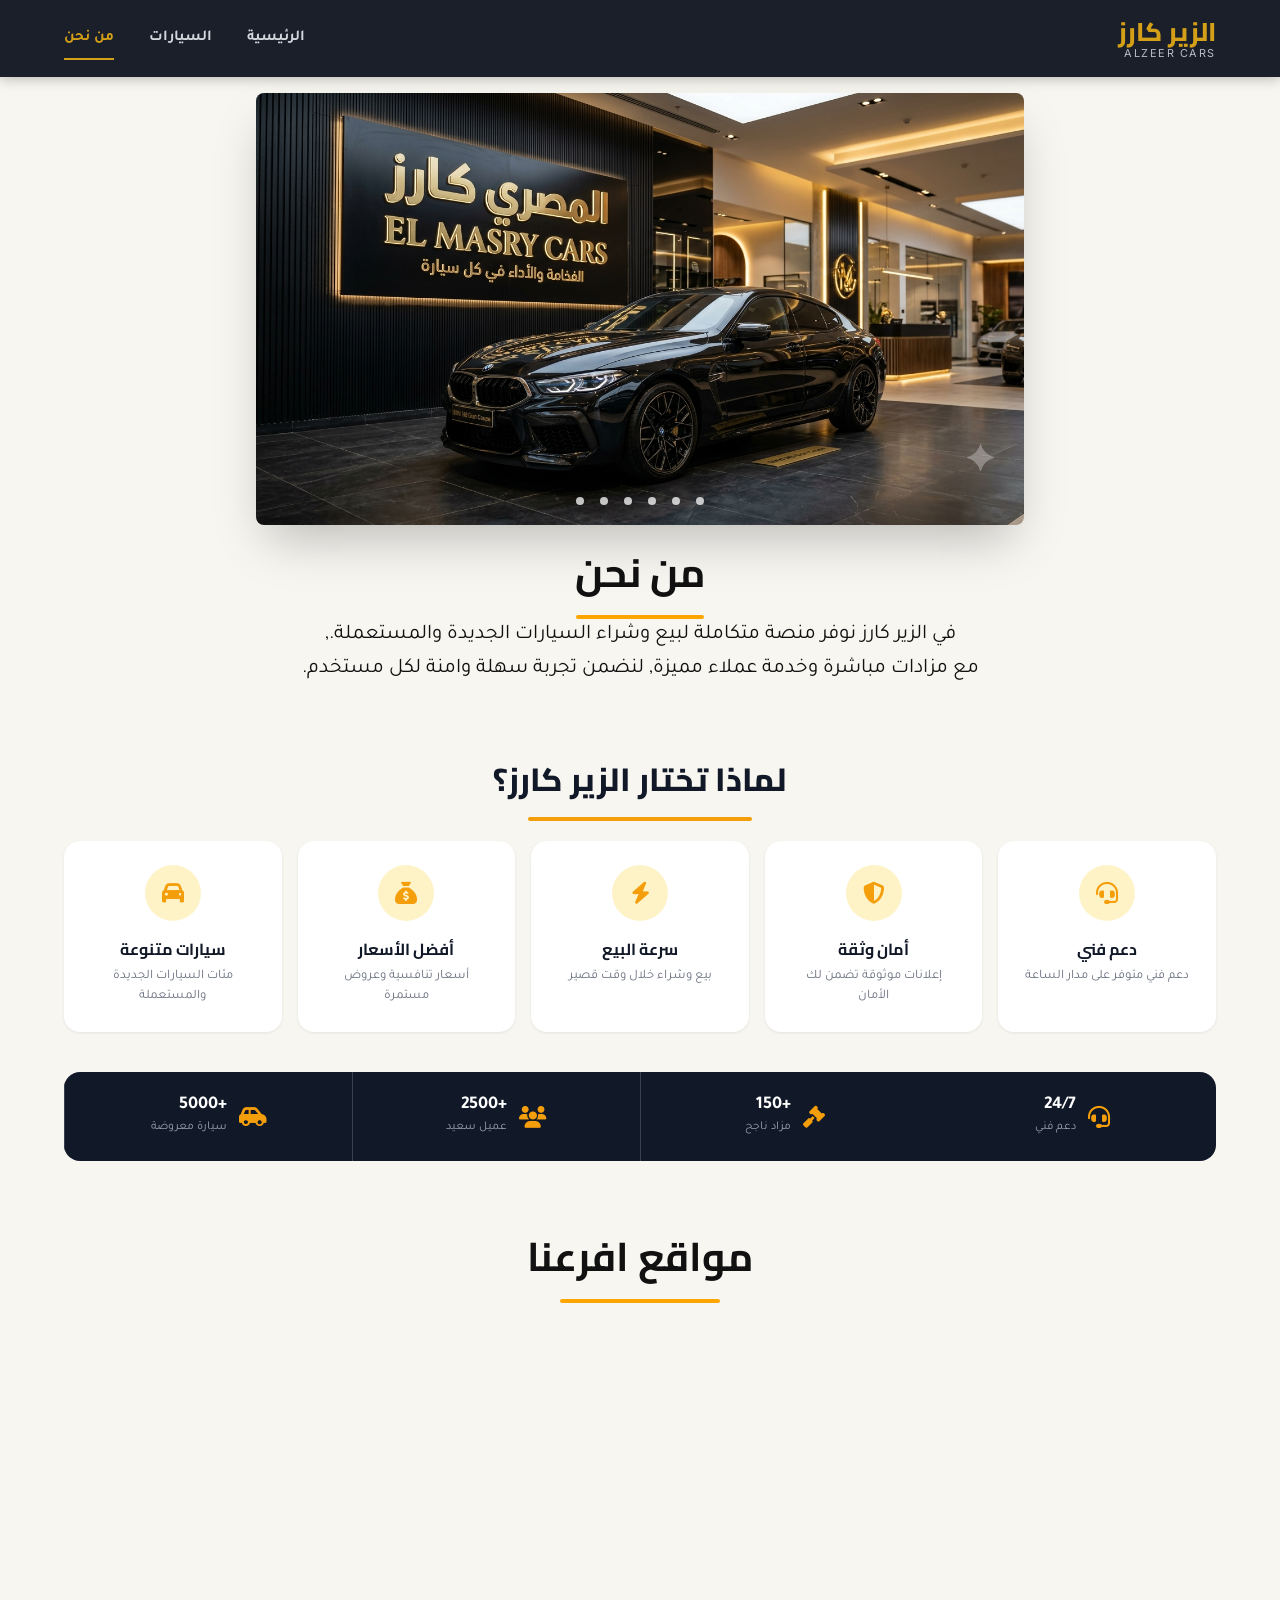
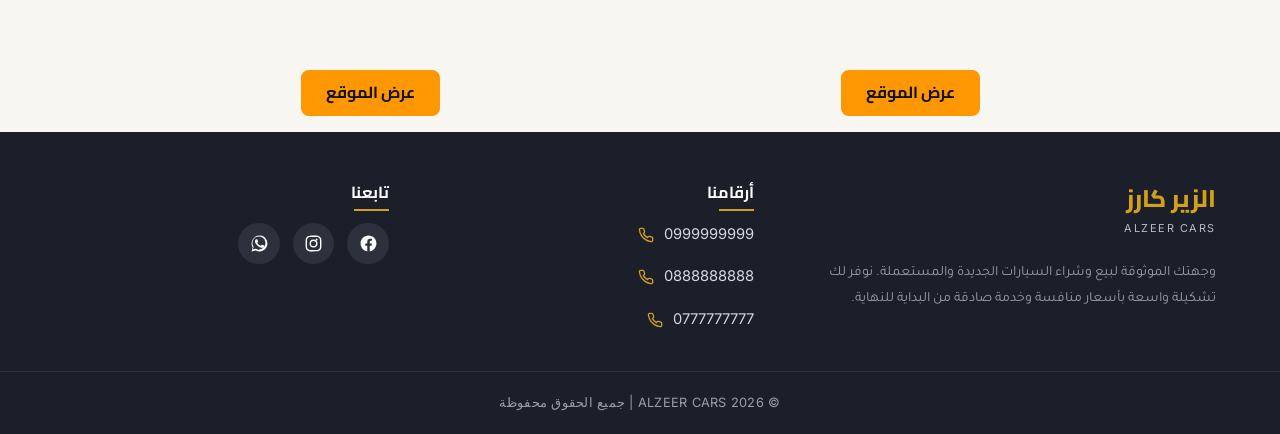
==== commit b3b45c2a: "Update website" ====
--- a/AboutUs.html
+++ b/AboutUs.html
@@ -3,7 +3,7 @@
   <head>
     <meta charset="UTF-8" />
     <meta name="viewport" content="width=device-width, initial-scale=1.0" />
-    <title>حولنا | المصري كارز</title>
+    <title>حولنا | الزير كارز</title>
 
     <link rel="preconnect" href="https://fonts.googleapis.com" />
     <link rel="preconnect" href="https://fonts.gstatic.com" crossorigin />
@@ -26,8 +26,8 @@
     <!-- Header -->
     <header class="site-header">
       <div class="logo">
-        <strong>المصري كارز</strong>
-        <span>AlMasre Cars</span>
+        <strong>الزير كارز</strong>
+        <span>AlZeer Cars</span>
       </div>
       <nav class="nav-links" id="navLinks">
         <a href="index.html">الرئيسية</a>
@@ -94,7 +94,7 @@
       <div class="who-r-we">
         <h1 class="who-r-we-header">من نحن</h1>
         <p class="who-r-we-paragraph">
-          في المصري كارز نوفر منصة متكاملة لبيع وشراء السيارات الجديدة
+          في الزير كارز نوفر منصة متكاملة لبيع وشراء السيارات الجديدة
           والمستعملة.,<br />
           مع مزادات مباشرة وخدمة عملاء مميزة, لنضمن تجربة سهلة وامنة لكل مستخدم.
         </p>
@@ -103,7 +103,7 @@
 
     <section class="why-section">
       <div class="section-title">
-        <h2>لماذا تختار المصري كارز؟</h2>
+        <h2>لماذا تختار الزير كارز؟</h2>
         <span></span>
       </div>
 
@@ -234,8 +234,8 @@
     <footer class="site-footer">
       <div class="footer-inner">
         <div class="footer-brand">
-          <strong>المصري كارز</strong>
-          <span>AlMasre Cars</span>
+          <strong>الزير كارز</strong>
+          <span>AlZeer Cars</span>
           <p>
             وجهتك الموثوقة لبيع وشراء السيارات الجديدة والمستعملة. نوفر لك
             تشكيلة واسعة بأسعار منافسة وخدمة صادقة من البداية للنهاية.
@@ -298,7 +298,7 @@
           <div class="footer-socials">
             <a
               class="social-btn facebook"
-              href="https://www.facebook.com/share/1HFxrRnPoR/"
+              href="https://www.facebook.com/"
               target="_blank"
               rel="noopener noreferrer"
               aria-label="صفحتنا على فيسبوك"
@@ -311,7 +311,7 @@
             </a>
             <a
               class="social-btn instagram"
-              href="https://www.instagram.com/almasre_cars1?igsh=eW95MzhqOXViam92"
+              href="https://www.instagram.com/"
               target="_blank"
               rel="noopener noreferrer"
               aria-label="صفحتنا على انستغرام"
@@ -324,7 +324,7 @@
             </a>
             <a
               class="social-btn whatsapp"
-              href="https://whatsapp.com/channel/0029Vb72TVJ9mrGWmtcDu41w"
+              href="https://whatsapp.com/"
               target="_blank"
               rel="noopener noreferrer"
               aria-label="مجموعتنا على واتساب"
@@ -342,7 +342,7 @@
         </div>
       </div>
 
-      <div class="footer-bottom">© 2026 ALMASRE CARS | جميع الحقوق محفوظة</div>
+      <div class="footer-bottom">© 2026 ALZEER CARS | جميع الحقوق محفوظة</div>
     </footer>
     <script>
       /* ============================================
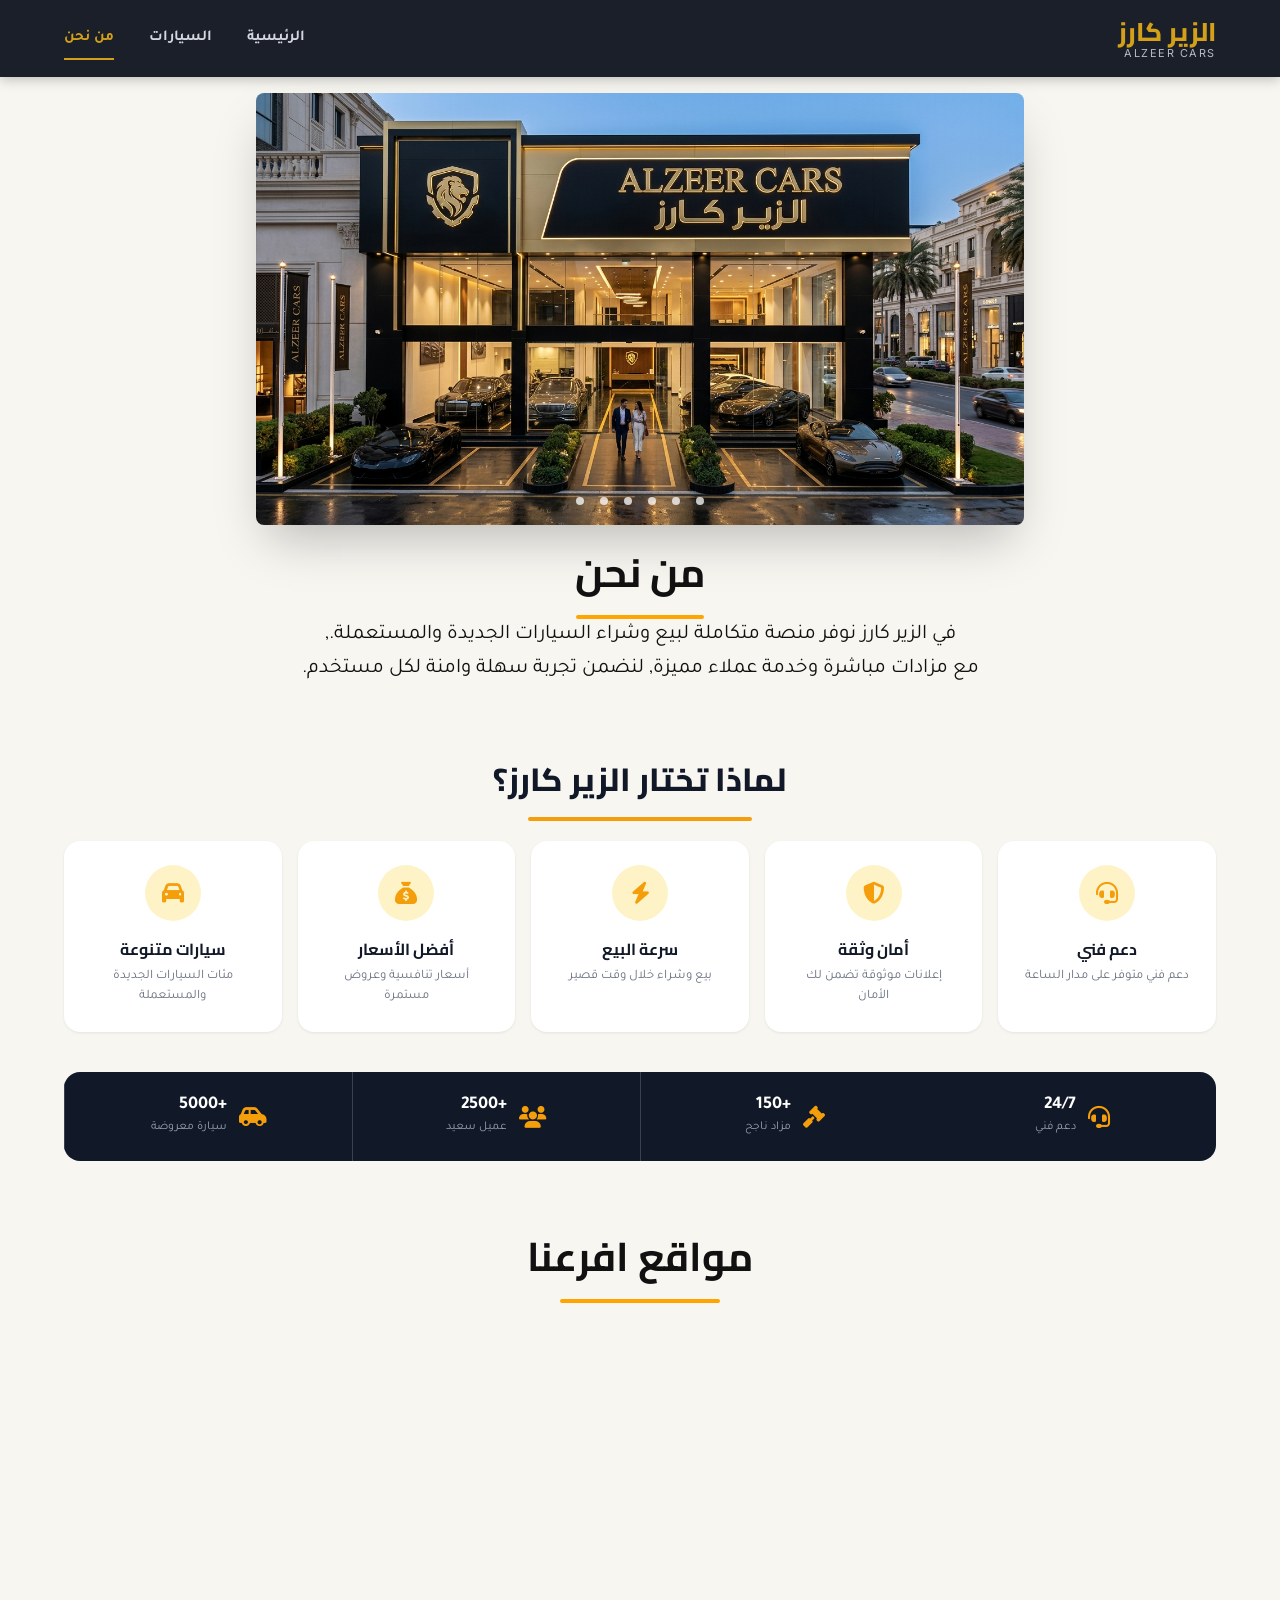
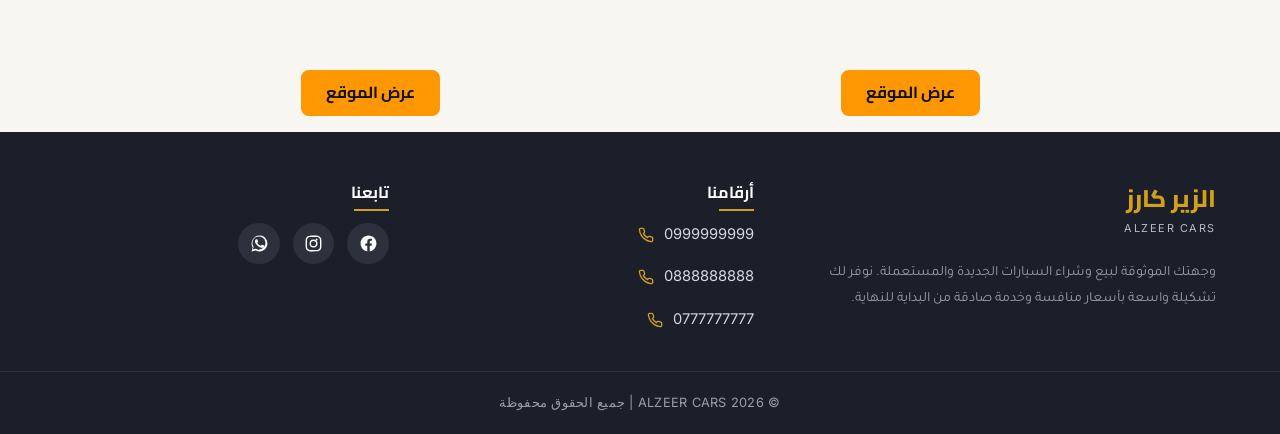
==== commit 1b0039ad: "Update Website" ====
--- a/AboutUs.html
+++ b/AboutUs.html
@@ -180,7 +180,7 @@
     <section class="locations">
       <div class="location-card">
         <iframe
-          src="https://www.google.com/maps/embed?pb=!1m18!1m12!1m3!1d1639.5248590002473!2d36.73571269568733!3d34.729141146648296!2m3!1f0!2f0!3f0!3m2!1i1024!2i768!4f13.1!3m3!1m2!1s0x15230f0066227711%3A0xd687bfe2633bccb1!2z2YXYudix2LYg2KfZhNmF2LXYsdmKINmD2KfYsdiy!5e0!3m2!1sar!2s!4v1785000651382!5m2!1sar!2s"
+          src="https://www.google.com/maps/embed?pb=!1m14!1m12!1m3!1d2376.880331328341!2d36.7161805056002!3d34.722690931830414!2m3!1f0!2f0!3f0!3m2!1i1024!2i768!4f13.1!5e0!3m2!1sar!2s!4v1790508644580!5m2!1sar!2s"
           width="600"
           height="450"
           style="border: 0"
@@ -196,7 +196,7 @@
         </iframe>
 
         <a
-          href="https://maps.app.goo.gl/BCZbhtD4tY2Xueap6"
+          href="https://maps.app.goo.gl/EpSPiHhDrpAb2hHU9"
           target="_blank"
           class="map-btn"
         >
@@ -206,7 +206,7 @@
 
       <div class="location-card">
         <iframe
-          src="https://www.google.com/maps/embed?pb=!1m18!1m12!1m3!1d1376.338018225653!2d35.91965229829903!3d34.86874036940382!2m3!1f0!2f0!3f0!3m2!1i1024!2i768!4f13.1!3m3!1m2!1s0x1523d5ab9cd068cd%3A0x8f0d2e8995092915!2z2LTYsdmD2Kkg2LrZiNmE2K_ZhiDYp9mI2YrZhCDZhNmE2LLZitmI2Ko!5e0!3m2!1sar!2s!4v1785004127356!5m2!1sar!2s"
+          src="https://www.google.com/maps/embed?pb=!1m14!1m12!1m3!1d3997.774918392655!2d36.71067975931684!3d34.71535595301844!2m3!1f0!2f0!3f0!3m2!1i1024!2i768!4f13.1!5e0!3m2!1sar!2s!4v1790508821217!5m2!1sar!2s"
           width="600"
           height="450"
           style="border: 0"
@@ -222,7 +222,7 @@
         </iframe>
 
         <a
-          href="https://maps.app.goo.gl/vHT41QoLCnNtxEF2A"
+          href="https://maps.app.goo.gl/6go5sxpcb8qN1YjZA"
           target="_blank"
           class="map-btn"
         >
